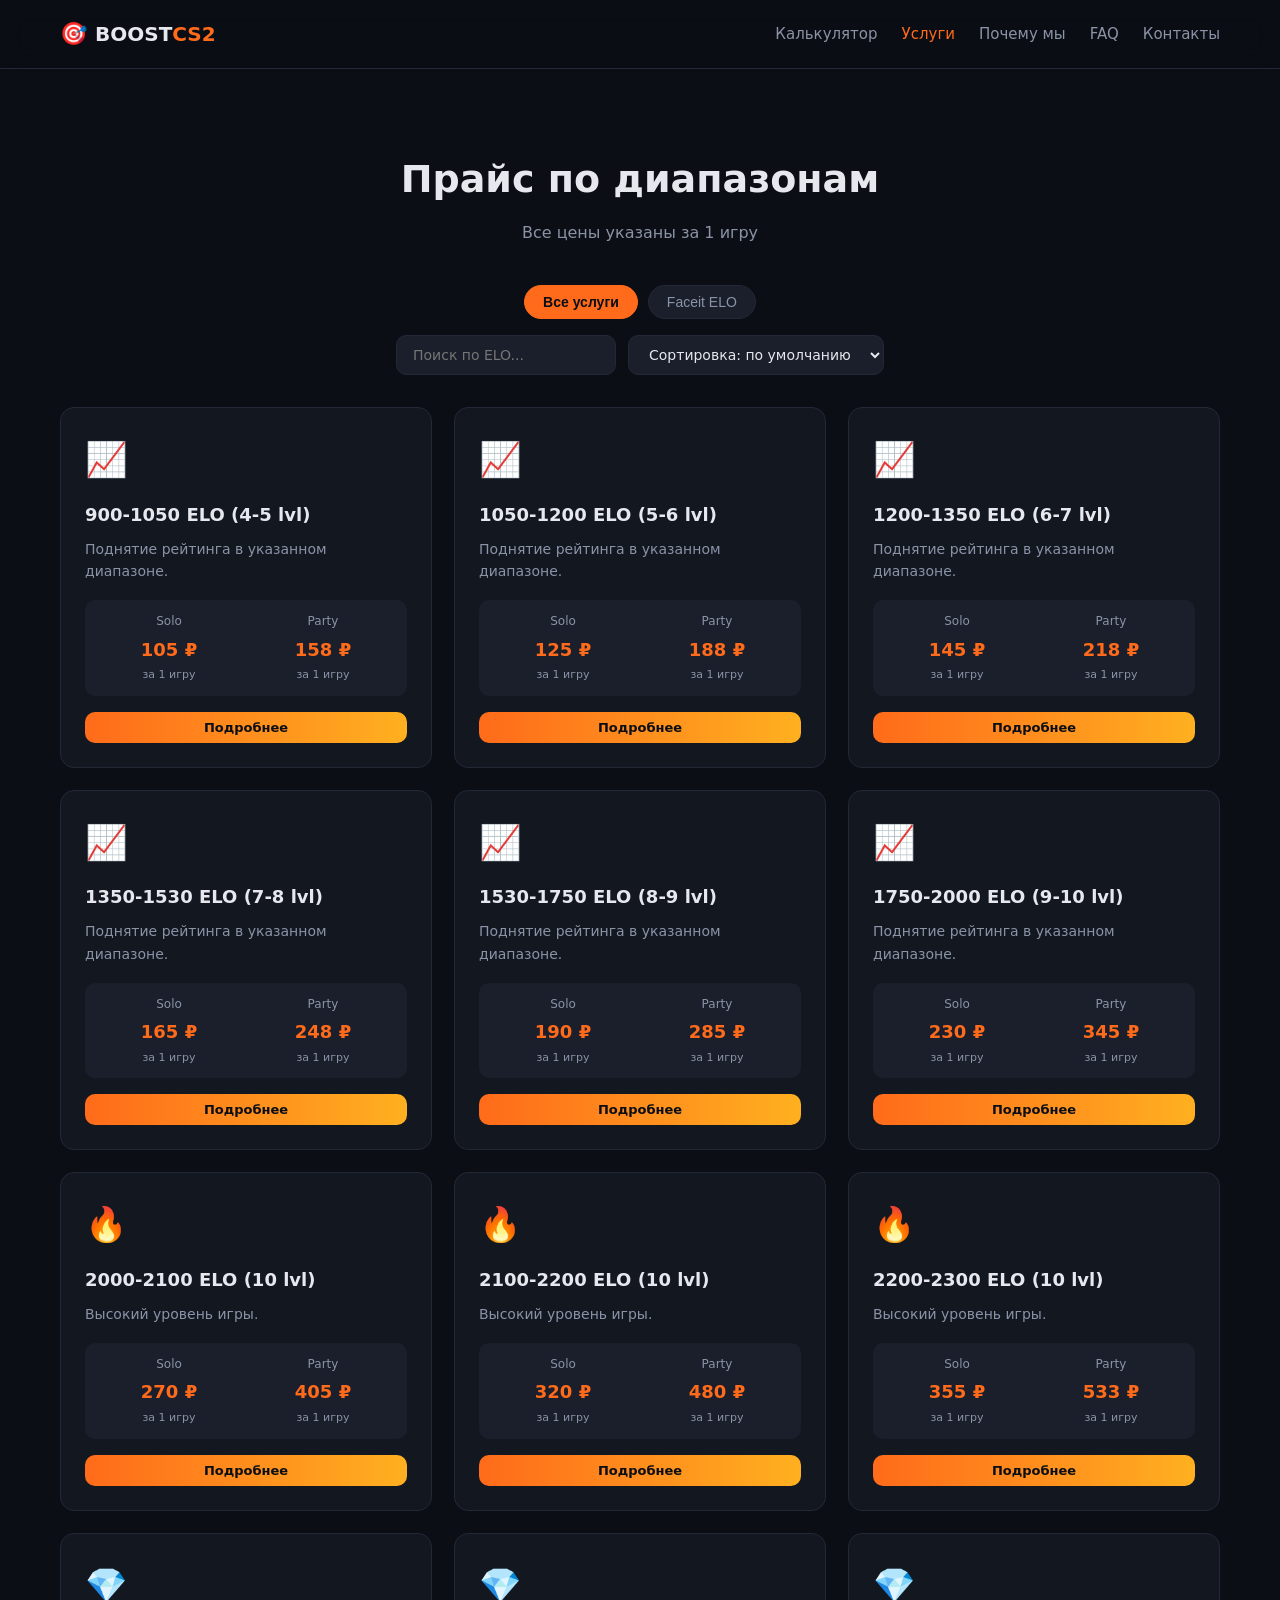
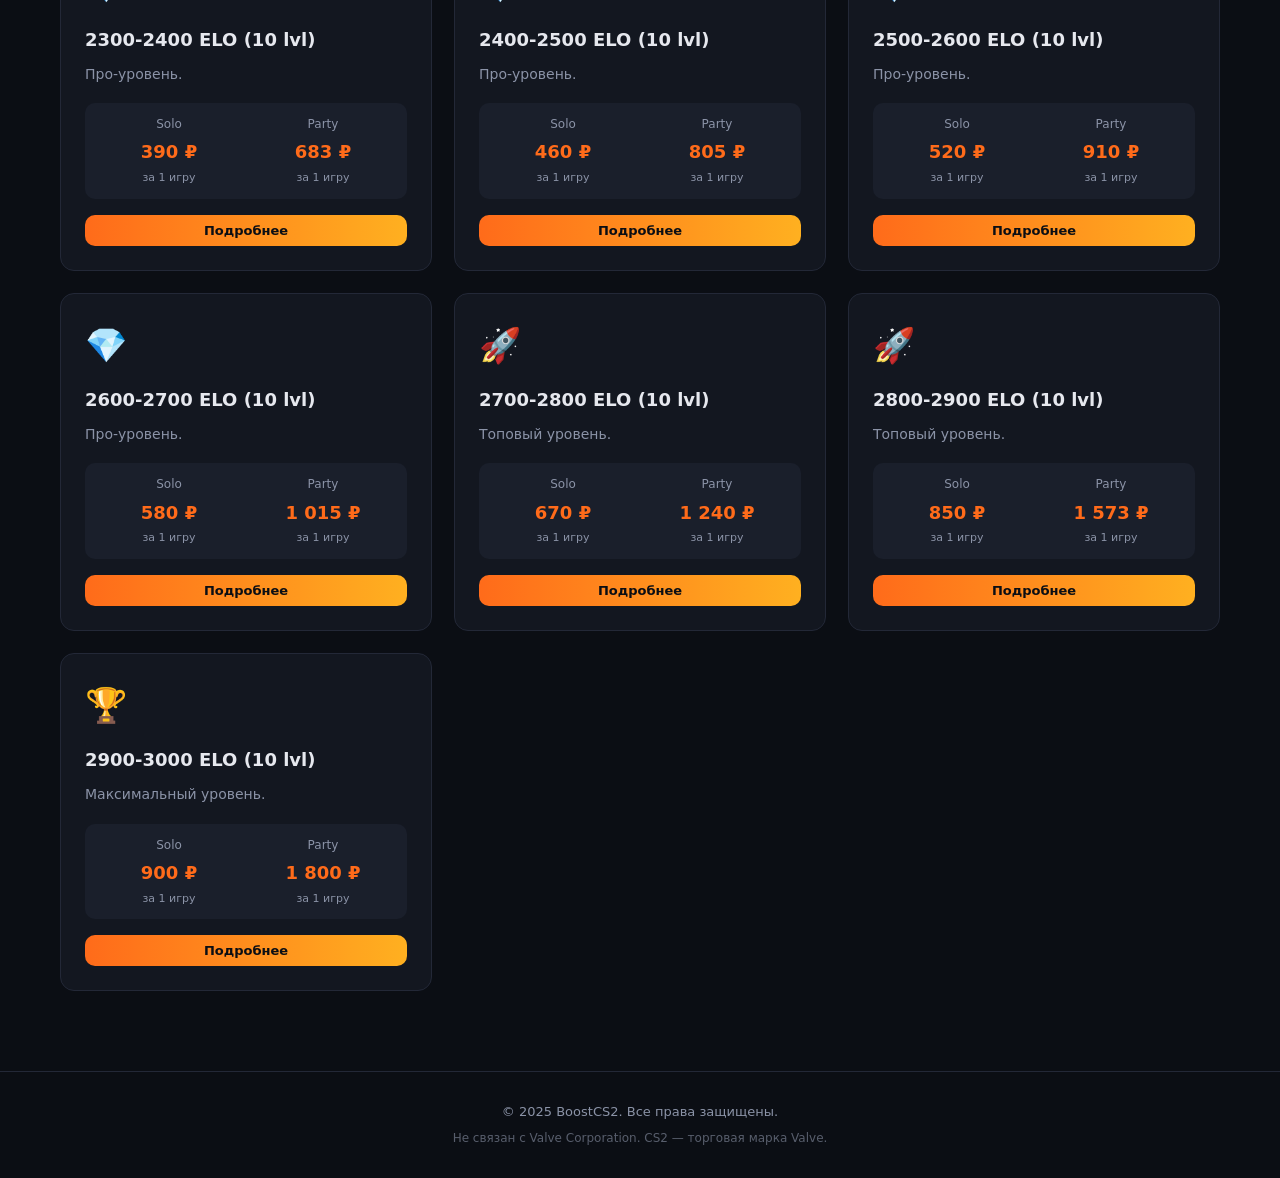
==== index.html @ 801abd50 "Add files via upload" ====
<!DOCTYPE html>
<html lang="ru">
<head>
  <meta charset="UTF-8" />
  <meta name="viewport" content="width=device-width, initial-scale=1.0" />
  <title>Boost CS2 — Услуги</title>
  <link rel="stylesheet" href="style.css" />
</head>
<body>

  <header class="header">
    <div class="container header__inner">
      <a href="index.html" class="logo">
        <span class="logo__icon">🎯</span>
        <span class="logo__text">BOOST<b>CS2</b></span>
      </a>
      <nav class="nav">
        <a href="calculator.html">Калькулятор</a>
        <a href="index.html" class="active">Услуги</a>
        <a href="why.html">Почему мы</a>
        <a href="faq.html">FAQ</a>
        <a href="contacts.html">Контакты</a>
      </nav>
    </div>
  </header>

  <section class="section">
    <div class="container">
      <h2 class="section__title">Прайс по диапазонам</h2>
      <p class="section__subtitle">Все цены указаны за 1 игру</p>

      <div class="filters">
        <div class="filters__categories" id="categoryFilters"></div>
        <div class="filters__controls">
          <input type="text" id="searchInput" class="input" placeholder="Поиск по ELO..." />
          <select id="sortSelect" class="input">
            <option value="default">Сортировка: по умолчанию</option>
            <option value="price-asc">Сначала дешёвые</option>
            <option value="price-desc">Сначала дорогие</option>
          </select>
        </div>
      </div>

      <div class="grid" id="productsGrid"></div>
      <p class="empty" id="emptyMessage" style="display:none;">Ничего не найдено. Попробуй другой запрос.</p>
    </div>
  </section>

  <footer class="footer">
    <div class="container footer__inner">
      <p>© 2025 BoostCS2. Все права защищены.</p>
      <p class="footer__note">Не связан с Valve Corporation. CS2 — торговая марка Valve.</p>
    </div>
  </footer>

  <div class="modal" id="modal">
    <div class="modal__overlay" id="modalOverlay"></div>
    <div class="modal__content" id="modalContent"></div>
  </div>

  <script src="data.js"></script>
  <script src="script.js"></script>
</body>
</html>
---- style.css ----
:root {
  --bg: #0b0e14;
  --bg-2: #131720;
  --bg-3: #1a1f2b;
  --text: #e6e8ee;
  --text-muted: #8b93a7;
  --accent: #ff6b1a;
  --accent-2: #ffb020;
  --border: #232837;
  --radius: 14px;
  --shadow: 0 10px 30px rgba(0,0,0,.4);
}

* { margin: 0; padding: 0; box-sizing: border-box; }
html { scroll-behavior: smooth; }

body {
  font-family: 'Segoe UI', system-ui, -apple-system, sans-serif;
  background: var(--bg);
  color: var(--text);
  line-height: 1.6;
  -webkit-font-smoothing: antialiased;
  min-height: 100vh;
  display: flex;
  flex-direction: column;
}

section { flex: 1; }

a { color: inherit; text-decoration: none; }
img { max-width: 100%; display: block; }

.container { max-width: 1200px; margin: 0 auto; padding: 0 20px; }
.container--narrow { max-width: 800px; }

/* ШАПКА */
.header {
  position: sticky; top: 0; z-index: 100;
  background: rgba(11, 14, 20, .85);
  backdrop-filter: blur(12px);
  border-bottom: 1px solid var(--border);
}
.header__inner {
  display: flex; align-items: center; justify-content: space-between;
  height: 68px; gap: 20px;
}
.logo { display: flex; align-items: center; gap: 8px; font-size: 20px; font-weight: 700; }
.logo__icon { font-size: 22px; }
.logo__text b { color: var(--accent); }
.nav { display: flex; gap: 24px; font-size: 15px; color: var(--text-muted); }
.nav a:hover { color: var(--accent); transition: .2s; }
.nav a.active { color: var(--accent); }

/* КНОПКИ */
.btn {
  display: inline-block; padding: 12px 24px; border-radius: 10px;
  font-weight: 600; font-size: 15px; cursor: pointer; border: none;
  transition: .2s; text-align: center; font-family: inherit;
}
.btn--primary { background: linear-gradient(90deg, var(--accent), var(--accent-2)); color: #0b0e14; }
.btn--primary:hover { transform: translateY(-2px); box-shadow: 0 8px 20px rgba(255,107,26,.35); }
.btn--ghost { background: transparent; border: 1px solid var(--border); color: var(--text); }
.btn--ghost:hover { border-color: var(--accent); color: var(--accent); }
.btn--lg { padding: 16px 36px; font-size: 17px; }
.btn--sm { padding: 8px 14px; font-size: 13px; }
.btn--full { width: 100%; }

/* СЕКЦИИ */
.section { padding: 80px 0; }
.section--dark { background: var(--bg-2); }
.section__title {
  font-size: clamp(26px, 3.5vw, 38px); font-weight: 800;
  text-align: center; margin-bottom: 10px;
}
.section__subtitle { text-align: center; color: var(--text-muted); margin-bottom: 40px; }

/* ФИЛЬТРЫ */
.filters { display: flex; flex-direction: column; gap: 16px; margin-bottom: 32px; }
.filters__categories { display: flex; flex-wrap: wrap; gap: 10px; justify-content: center; }
.cat-btn {
  background: var(--bg-3); border: 1px solid var(--border); color: var(--text-muted);
  padding: 8px 18px; border-radius: 999px; cursor: pointer; font-size: 14px; transition: .2s;
}
.cat-btn:hover { color: var(--text); border-color: var(--accent); }
.cat-btn.active { background: var(--accent); color: #0b0e14; border-color: var(--accent); font-weight: 600; }
.filters__controls {
  display: flex; gap: 12px; justify-content: center; flex-wrap: wrap;
}

.input {
  background: var(--bg-3); border: 1px solid var(--border); color: var(--text);
  padding: 10px 16px; border-radius: 10px; font-size: 14px; outline: none;
  min-width: 220px; font-family: inherit;
}
.input:focus { border-color: var(--accent); }
select.input { cursor: pointer; }

/* СЕТКА */
.grid { display: grid; grid-template-columns: repeat(auto-fill, minmax(280px, 1fr)); gap: 22px; }
.card {
  background: var(--bg-2); border: 1px solid var(--border); border-radius: var(--radius);
  padding: 24px; display: flex; flex-direction: column; position: relative; transition: .25s;
}
.card:hover { border-color: var(--accent); transform: translateY(-4px); box-shadow: var(--shadow); }
.card__icon { font-size: 34px; margin-bottom: 14px; }
.card__title { font-size: 18px; font-weight: 700; margin-bottom: 8px; }
.card__desc { color: var(--text-muted); font-size: 14px; margin-bottom: 18px; flex-grow: 1; }
.card__price {
  display: flex; justify-content: space-between; gap: 10px;
  margin-bottom: 16px; background: var(--bg-3); padding: 12px; border-radius: 10px;
}
.price-option { text-align: center; flex: 1; }
.price-option span { display: block; font-size: 12px; color: var(--text-muted); margin-bottom: 4px; }
.price-option b { font-size: 18px; color: var(--accent); display: block; }
.price-option i { font-style: normal; font-size: 11px; color: var(--text-muted); display: block; margin-top: 2px; }
.card__actions { display: flex; gap: 8px; }

/* КАЛЬКУЛЯТОР */
.calc {
  background: var(--bg-2); border: 1px solid var(--border);
  border-radius: var(--radius); padding: 32px;
  display: flex; flex-direction: column; gap: 20px;
}
.calc__row { display: grid; grid-template-columns: 1fr 1fr; gap: 16px; }
.calc__field { display: flex; flex-direction: column; gap: 8px; }
.calc__field label { font-size: 13px; color: var(--text-muted); font-weight: 600; }
.calc__field .input { width: 100%; min-width: 0; }
.calc__toggle {
  display: flex; background: var(--bg-3); border-radius: 10px;
  padding: 4px; gap: 4px;
}
.calc__toggle-btn {
  flex: 1; background: transparent; border: none; color: var(--text-muted);
  padding: 10px 16px; border-radius: 8px; cursor: pointer;
  font-size: 14px; font-weight: 600; transition: .2s; font-family: inherit;
}
.calc__toggle-btn:hover { color: var(--text); }
.calc__toggle-btn.active {
  background: linear-gradient(90deg, var(--accent), var(--accent-2));
  color: #0b0e14;
}
.calc__result {
  background: var(--bg-3); border: 1px solid var(--border);
  border-radius: 10px; padding: 20px;
  display: flex; flex-direction: column; gap: 10px;
}
.calc__result-row {
  display: flex; justify-content: space-between; align-items: center;
  font-size: 15px; padding: 6px 0;
}
.calc__result-row span { color: var(--text-muted); }
.calc__result-row b { font-weight: 700; }
.calc__price { color: var(--accent); font-size: 24px !important; }
.calc__note {
  font-size: 12px; color: var(--text-muted);
  margin-top: 8px; padding-top: 12px; border-top: 1px solid var(--border);
}
.calc__error {
  background: rgba(255, 80, 80, .1); border: 1px solid rgba(255, 80, 80, .3);
  color: #ff8888; padding: 12px 16px; border-radius: 10px;
  font-size: 14px; text-align: center;
}

/* ФИЧИ */
.features { display: grid; grid-template-columns: repeat(auto-fit, minmax(260px, 1fr)); gap: 22px; }
.feature { background: var(--bg-2); border: 1px solid var(--border); border-radius: var(--radius); padding: 26px; }
.feature__icon { font-size: 32px; margin-bottom: 12px; }
.feature h3 { margin-bottom: 8px; font-size: 18px; }
.feature p { color: var(--text-muted); font-size: 14px; }

/* FAQ */
.faq { display: flex; flex-direction: column; gap: 12px; }
.faq__item {
  background: var(--bg-2); border: 1px solid var(--border); border-radius: var(--radius);
  padding: 18px 22px; cursor: pointer; transition: .2s;
}
.faq__item[open] { border-color: var(--accent); }
.faq__item summary {
  font-weight: 600; font-size: 16px; list-style: none;
  display: flex; justify-content: space-between; align-items: center;
}
.faq__item summary::-webkit-details-marker { display: none; }
.faq__item summary::after {
  content: '+'; color: var(--accent); font-size: 22px; transition: .2s;
}
.faq__item[open] summary::after { content: '−'; }
.faq__item p { margin-top: 12px; color: var(--text-muted); font-size: 14px; }
.faq__item p b { color: var(--text); }

/* КОНТАКТЫ */
.contacts-card {
  background: var(--bg-2); border: 1px solid var(--border);
  border-radius: var(--radius); padding: 40px;
  max-width: 480px; margin: 0 auto;
}
.contacts-card__icon { font-size: 52px; margin-bottom: 12px; }
.contacts-card__title {
  font-size: 13px; color: var(--text-muted);
  text-transform: uppercase; letter-spacing: 1px;
  margin-bottom: 8px;
}
.contacts-card__link {
  display: inline-block;
  font-size: 26px; font-weight: 800;
  background: linear-gradient(90deg, var(--accent), var(--accent-2));
  -webkit-background-clip: text; background-clip: text; color: transparent;
  margin-bottom: 10px;
}
.contacts-card__link:hover { opacity: .8; }
.contacts-card__note { font-size: 13px; color: var(--text-muted); }

/* ПОДВАЛ */
.footer {
  padding: 30px 0; border-top: 1px solid var(--border);
  text-align: center; color: var(--text-muted); font-size: 13px;
}
.footer__note { margin-top: 6px; font-size: 12px; opacity: .6; }

/* МОДАЛКА */
.modal {
  position: fixed; inset: 0; z-index: 200; display: none;
  align-items: center; justify-content: center; padding: 20px;
}
.modal.open { display: flex; }
.modal__overlay {
  position: absolute; inset: 0; background: rgba(0,0,0,.7); backdrop-filter: blur(4px);
}
.modal__content {
  position: relative; background: var(--bg-2); border: 1px solid var(--border);
  border-radius: var(--radius); padding: 32px; max-width: 520px; width: 100%;
  max-height: 90vh; overflow-y: auto; animation: modalIn .25s ease;
}
@keyframes modalIn { from { opacity: 0; transform: translateY(20px); } to { opacity: 1; transform: translateY(0); } }
.modal__close {
  position: absolute; top: 14px; right: 16px; background: none; border: none;
  color: var(--text-muted); font-size: 24px; cursor: pointer;
}
.modal__close:hover { color: var(--accent); }

.empty { text-align: center; color: var(--text-muted); padding: 40px 0; }

/* БУСТЕРЫ */
.boosters-grid {
  display: grid;
  grid-template-columns: repeat(5, 1fr);
  gap: 8px;
  margin-bottom: 16px;
}
.booster-card {
  background: var(--bg-3);
  border: 2px solid var(--border);
  border-radius: 10px;
  padding: 10px 6px;
  cursor: pointer;
  text-align: center;
  transition: .2s;
}
.booster-card:hover { border-color: var(--accent); }
.booster-card.active {
  border-color: var(--accent);
  background: rgba(255,107,26,.1);
}
.booster-card__avatar { font-size: 22px; line-height: 1; margin-bottom: 4px; }
.booster-card__name { font-size: 12px; font-weight: 700; margin-bottom: 2px; }
.booster-card__elo { font-size: 10px; color: var(--accent); font-weight: 600; }

.booster-stats {
  background: var(--bg-3);
  border-radius: 10px;
  padding: 14px 16px;
  margin-bottom: 16px;
  font-size: 13px;
}
.booster-stats__title {
  font-weight: 700; margin-bottom: 10px;
  display: flex; align-items: center; gap: 6px;
}
.booster-stats__block { margin-bottom: 10px; }
.booster-stats__block:last-child { margin-bottom: 0; }
.booster-stats__label {
  color: var(--text-muted); font-size: 11px;
  text-transform: uppercase; letter-spacing: .5px;
  margin-bottom: 4px;
}
.booster-stats__grid {
  display: grid; grid-template-columns: repeat(4, 1fr); gap: 6px;
}
.booster-stats__item {
  text-align: center; padding: 6px 4px;
  background: var(--bg-2); border-radius: 6px;
}
.booster-stats__item b { display: block; color: var(--accent); font-size: 13px; }
.booster-stats__item span { font-size: 10px; color: var(--text-muted); }

/* АДАПТИВ */
@media (max-width: 768px) {
  .nav { display: none; }
  .section { padding: 50px 0; }
  .calc { padding: 22px; }
  .calc__row { grid-template-columns: 1fr; }
  .contacts-card { padding: 28px; }
}
@media (max-width: 480px) {
  .boosters-grid { grid-template-columns: repeat(3, 1fr); }
}
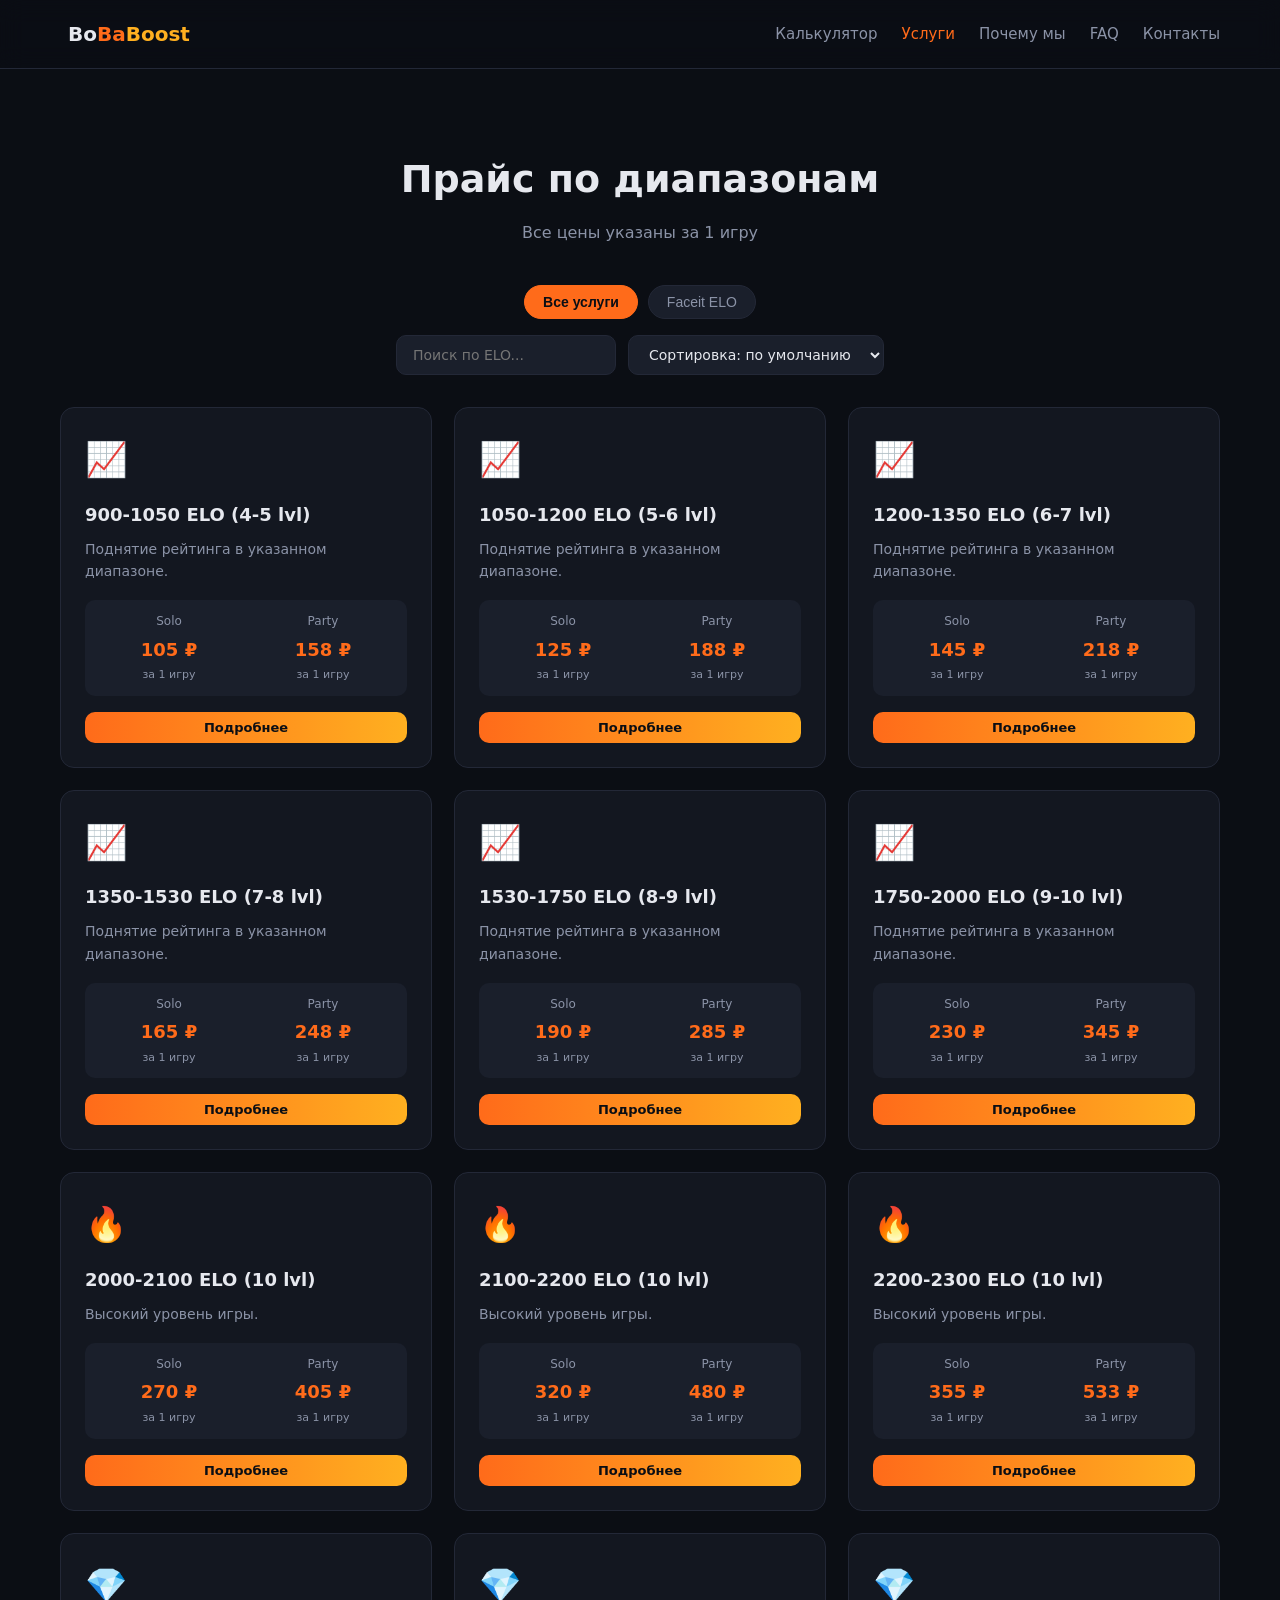
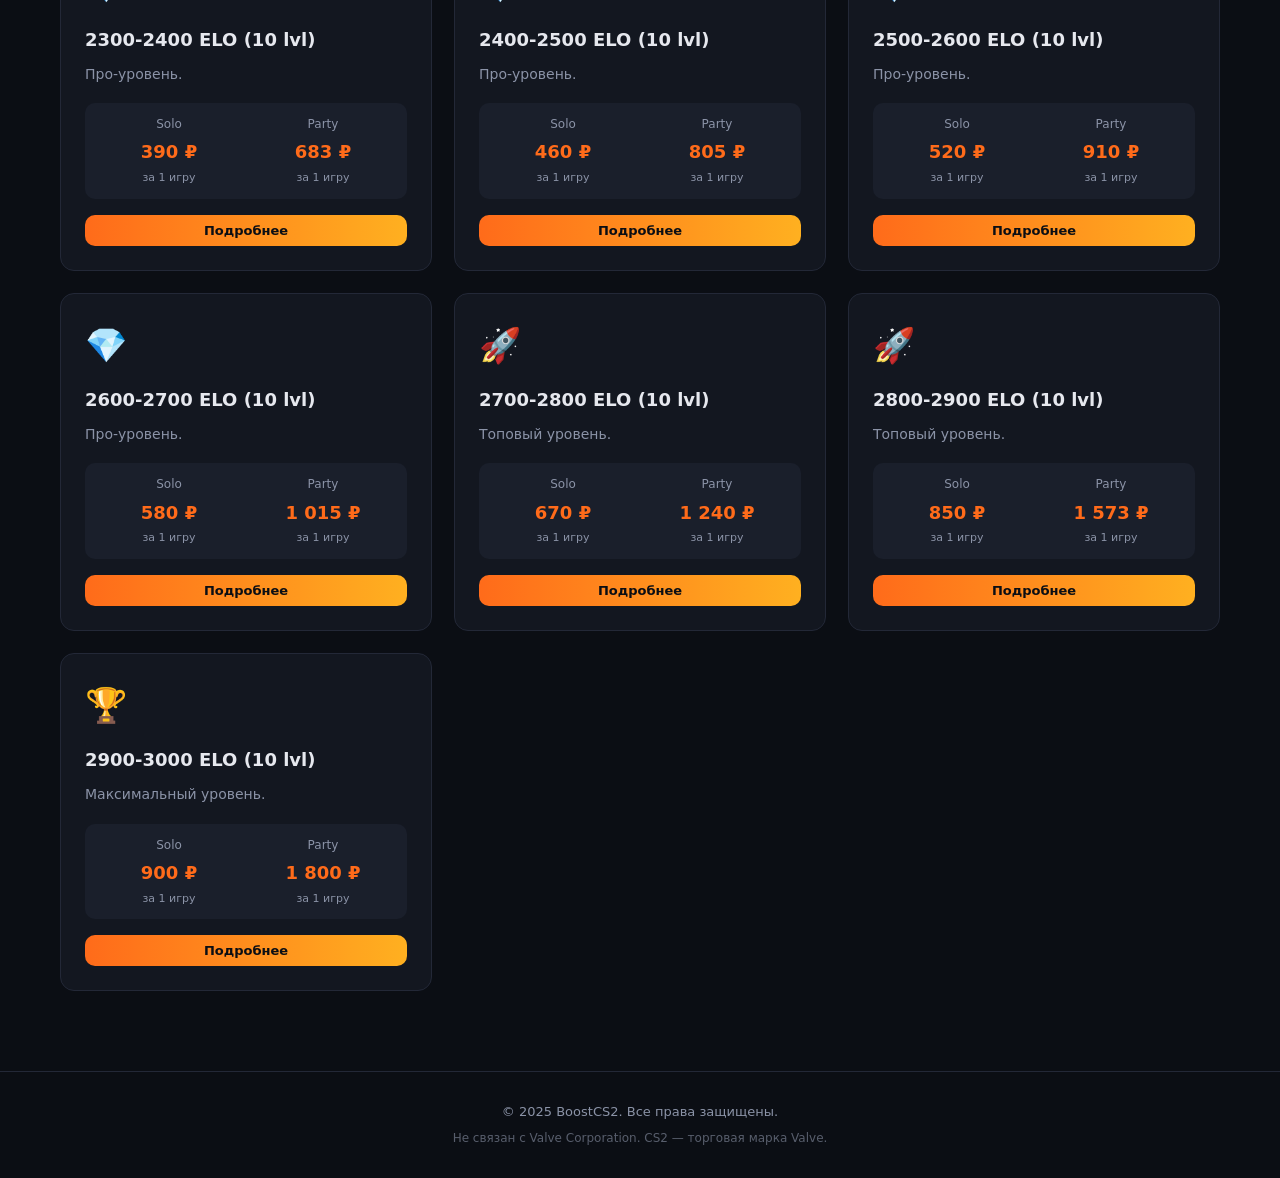
==== commit d074b2bb: "Update index.html" ====
--- a/index.html
+++ b/index.html
@@ -11,8 +11,8 @@
   <header class="header">
     <div class="container header__inner">
       <a href="index.html" class="logo">
-        <span class="logo__icon">🎯</span>
-        <span class="logo__text">BOOST<b>CS2</b></span>
+        <span class="logo__icon"></span>
+        <span class="logo__text">Bo<span style="color: #ff6b1a;">Ba</span><span style="color: #ffb020;">Boost</span></span>
       </a>
       <nav class="nav">
         <a href="calculator.html">Калькулятор</a>
@@ -61,4 +61,4 @@
   <script src="data.js"></script>
   <script src="script.js"></script>
 </body>
-</html>+</html>
--- a/style.css
+++ b/style.css
@@ -294,12 +294,33 @@
 
 /* АДАПТИВ */
 @media (max-width: 768px) {
-  .nav { display: none; }
+  .header__inner {
+    flex-direction: column;
+    height: auto;
+    padding: 12px 0 8px;
+    gap: 10px;
+  }
+
+  .nav {
+    display: flex;
+    gap: 18px;
+    font-size: 14px;
+    width: 100%;
+    overflow-x: auto;
+    justify-content: flex-start;
+    padding-bottom: 4px;
+    -webkit-overflow-scrolling: touch;
+    scrollbar-width: none;
+  }
+  .nav::-webkit-scrollbar { display: none; }
+  .nav a { white-space: nowrap; }
+
   .section { padding: 50px 0; }
   .calc { padding: 22px; }
   .calc__row { grid-template-columns: 1fr; }
   .contacts-card { padding: 28px; }
 }
+
 @media (max-width: 480px) {
   .boosters-grid { grid-template-columns: repeat(3, 1fr); }
-}+}
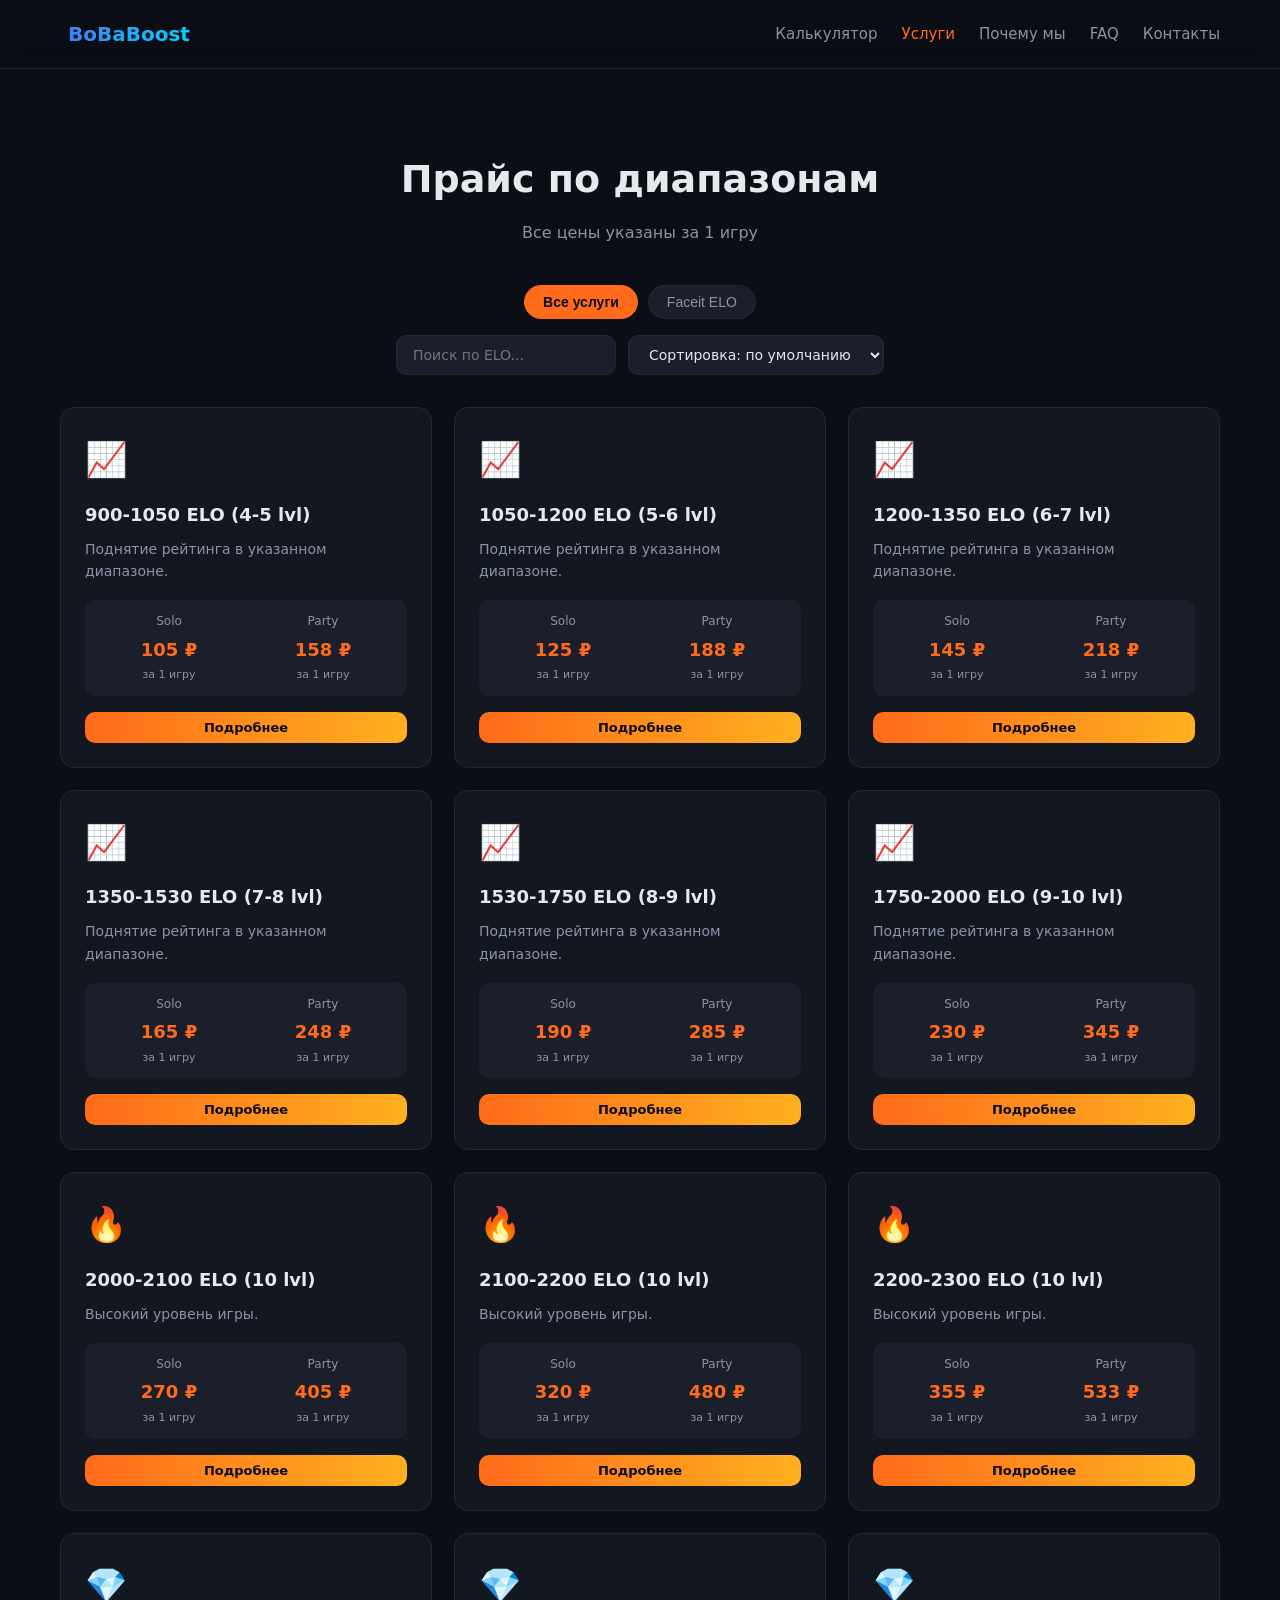
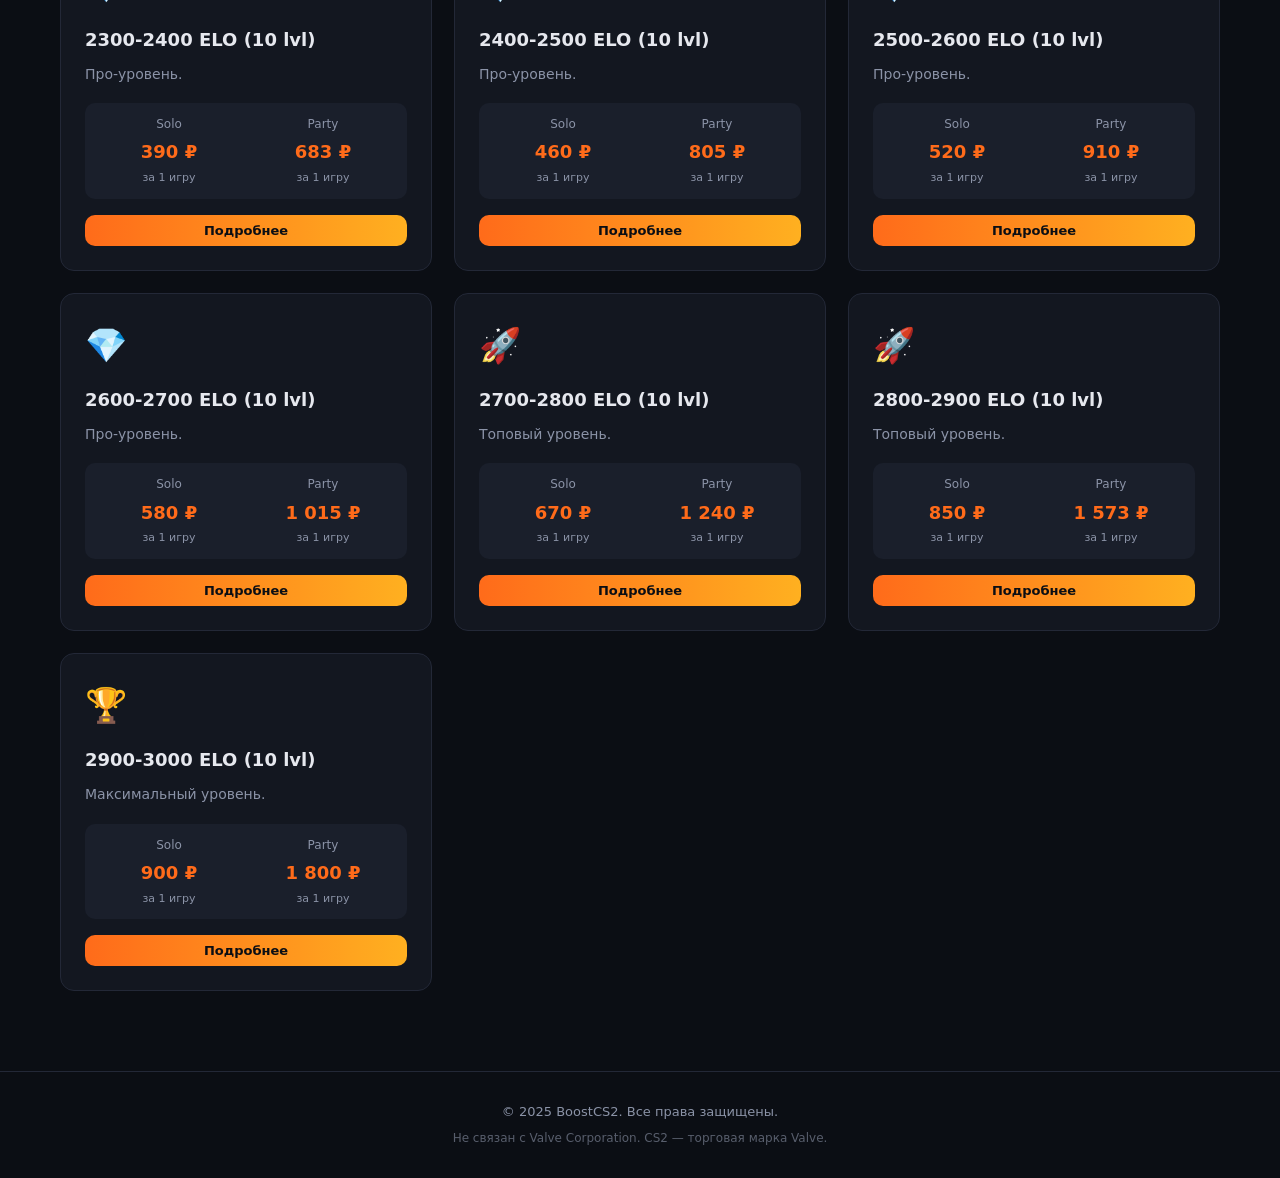
==== commit 3eceb852: "Update index.html" ====
--- a/index.html
+++ b/index.html
@@ -12,7 +12,7 @@
     <div class="container header__inner">
       <a href="index.html" class="logo">
         <span class="logo__icon"></span>
-        <span class="logo__text">Bo<span style="color: #ff6b1a;">Ba</span><span style="color: #ffb020;">Boost</span></span>
+        <span class="logo__text" style="background: linear-gradient(270deg, #00d4ff, #3b82f6); -webkit-background-clip: text; background-clip: text; color: transparent;">BoBaBoost</span>
       </a>
       <nav class="nav">
         <a href="calculator.html">Калькулятор</a>
